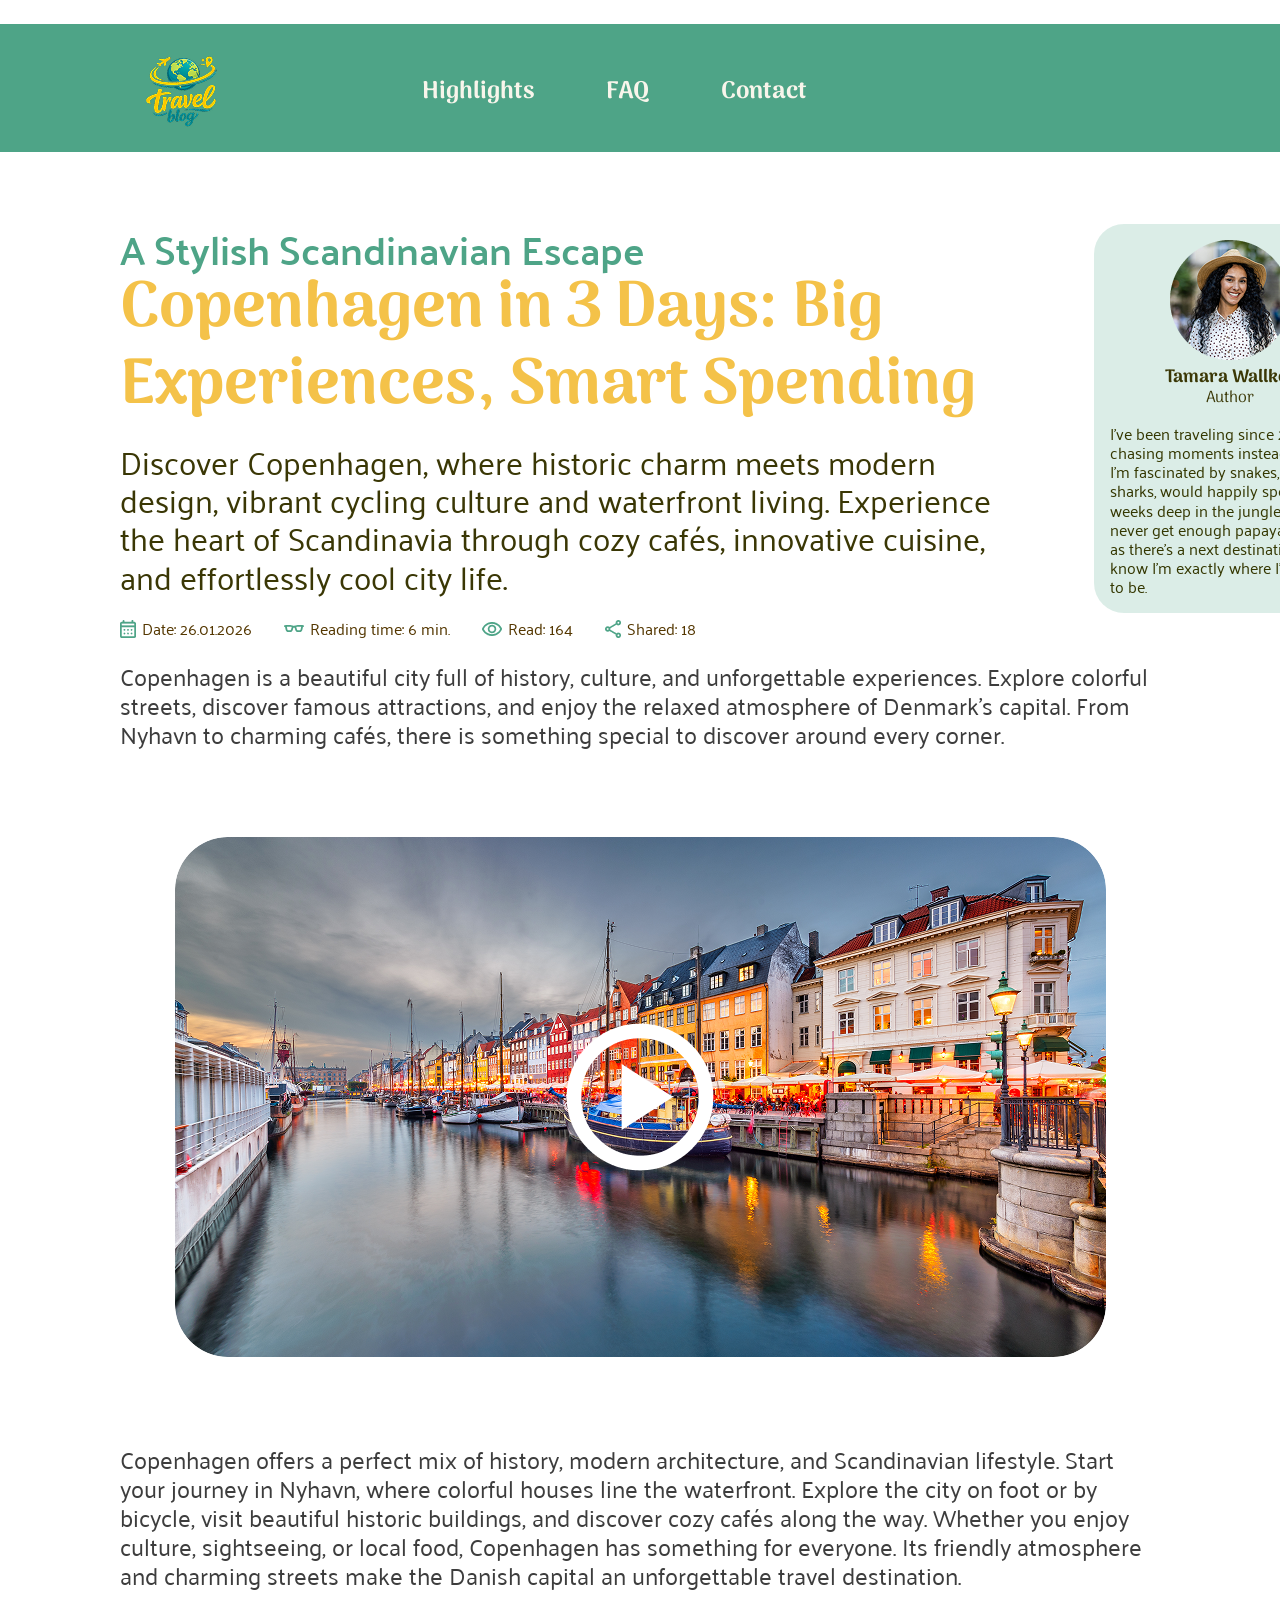
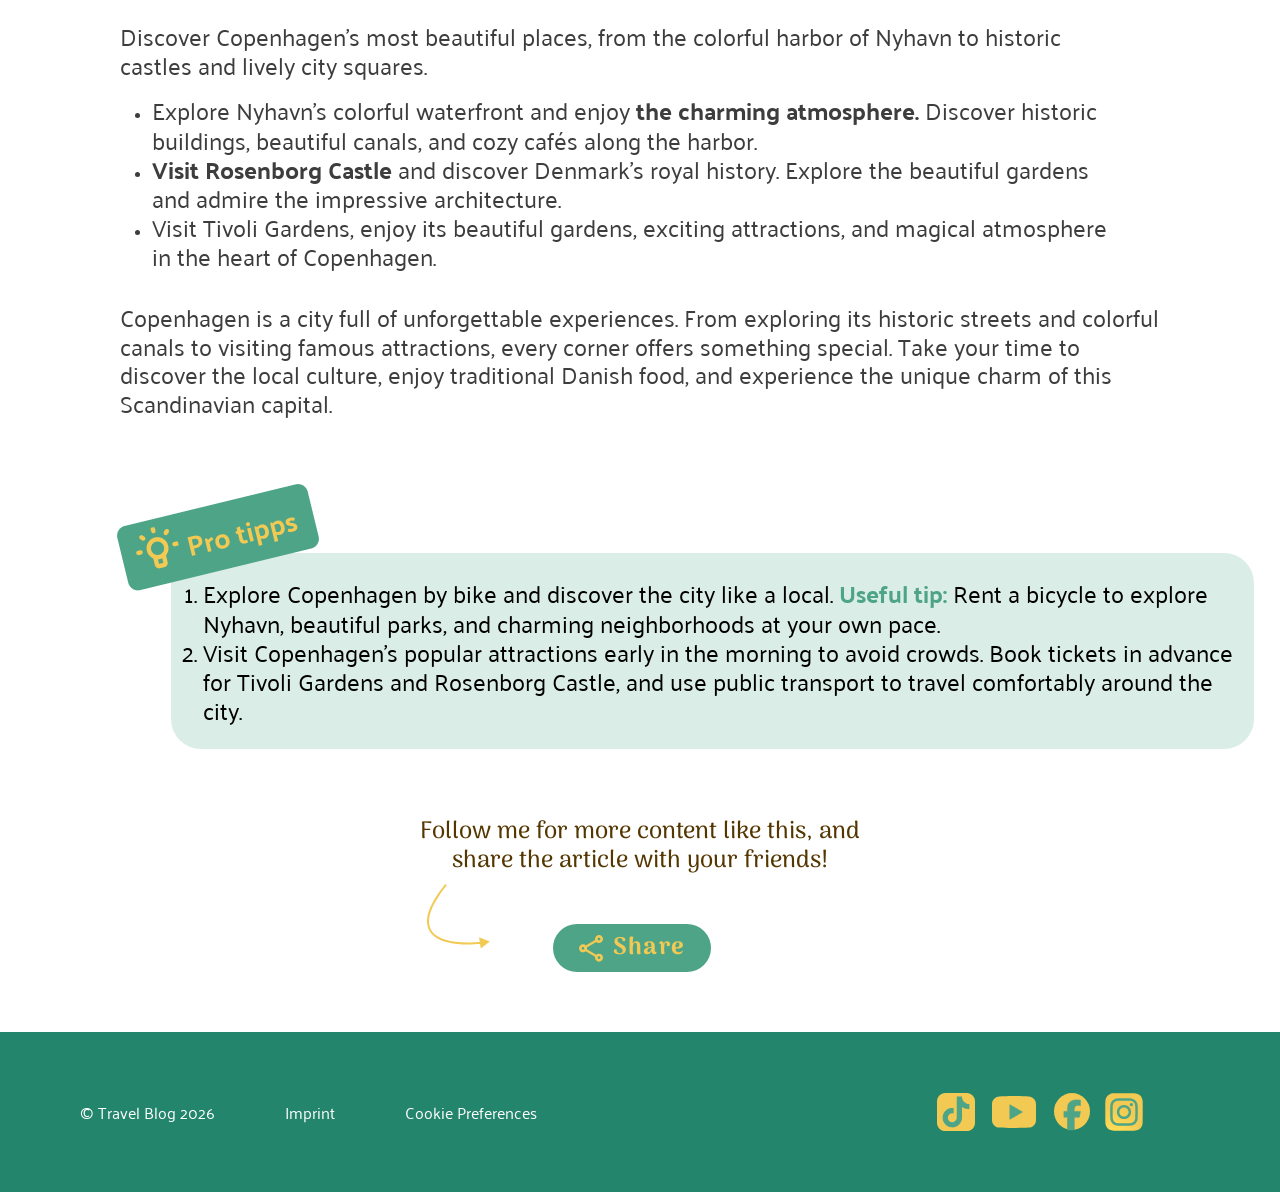
==== copenhagen.html @ 967c5764 "Update Travel Blog pages and images" ====
<!DOCTYPE html>
<html lang="en">
<head>
  <meta charset="UTF-8">
  <meta name="viewport" content="width=device-width, initial-scale=1.0">
  <title>Copenhagen | Travel Blog</title>
  <link rel="stylesheet" href="style.css">
</head>
<body>
<section class="second-page">
  <header class="header">
  <a href="index.html">
  <img class="logo" src="img/logo .png" alt="Travel Blog Logo">
</a>

  <nav class="navigation">
  <a href="index.html#highlights">Highlights</a>
  <a href="index.html#faq">FAQ</a>
  <a href="index.html#contact">Contact</a>
  </nav>
</header>
<main class="article-content">
  <section class="article-top">
  <div class="article-intro">
    <p class="article-subtitle">A Stylish Scandinavian Escape</p>

    <h1 class="article-title">
  Copenhagen in 3 Days: Big Experiences, Smart Spending
   </h1>
  <p class="article-description">
  Discover Copenhagen, where historic charm meets modern design, vibrant
  cycling culture and waterfront living. Experience the heart of Scandinavia
  through cozy cafés, innovative cuisine, and effortlessly cool city life.
</p>
<div class="article-meta">
 <span><img src="img/calendar-month.png" alt=""> Date: 26.01.2026</span>
 <span><img src="img/reading-glasses.svg" alt=""> Reading time: 6 min.</span>
  <span><img src="img/read-eye.png" alt=""> Read: 164</span>
 <span><img src="img/share-icon.png" alt=""> Shared: 18</span>
</div>
  </div>
  <aside class="author-card">
    <img class="author-image" src="img/author.png" alt="Tamara Wallker">
    <h3>Tamara Wallker</h3>
    <p class="author-role">Author</p>
    <p class="author-description">
  I’ve been traveling since 2017, chasing moments instead of plans.
  I’m fascinated by snakes, love sharks, would happily spend weeks deep
  in the jungle, and can never get enough papaya. As long as there’s a
  next destination, I know I’m exactly where I’m meant to be.
</p>

  </aside>
</section>
<p class="video-intro">
Copenhagen is a beautiful city full of history, culture, and unforgettable experiences. Explore colorful streets, discover famous attractions, and enjoy the relaxed atmosphere of Denmark's capital. From Nyhavn to charming cafés, there is something special to discover around every corner.
</p>

<a
  class="video-preview"
  href="https://www.youtube.com/watch?v=yHZlNfWuA7g"
  target="_blank"
  rel="noopener"
  aria-label="Kopenhagen-Video auf YouTube ansehen"
>
  <img src="img/Scandinavia.png" alt="Nyhavn in Kopenhagen">
</a>
<section class="article-body-text">
  <p class="article-text-first">
 Copenhagen offers a perfect mix of history, modern architecture, and Scandinavian lifestyle. Start your journey in Nyhavn, where colorful houses line the waterfront. Explore the city on foot or by bicycle, visit beautiful historic buildings, and discover cozy cafés along the way. Whether you enjoy culture, sightseeing, or local food, Copenhagen has something for everyone. Its friendly atmosphere and charming streets make the Danish capital an unforgettable travel destination.
</p>

 <div class="article-list-block">
  <p>
   Discover Copenhagen's most beautiful places, from the colorful harbor of Nyhavn to historic castles and lively city squares.
  </p>

  <ul>
  <li>
   Explore Nyhavn's colorful waterfront and enjoy
<strong>the charming atmosphere.</strong>
Discover historic buildings, beautiful canals,
and cozy cafés along the harbor.
  </li>

  <li>
    <strong>Visit Rosenborg Castle</strong> and discover
Denmark's royal history. Explore the beautiful
gardens and admire the impressive architecture.
  </li>

  <li>
    Visit Tivoli Gardens, enjoy its beautiful gardens, exciting attractions, and magical atmosphere in the heart of Copenhagen.
  </li>
</ul>
</div>
<p class="article-text-third">
 Copenhagen is a city full of unforgettable experiences. From exploring its historic streets and colorful canals to visiting famous attractions, every corner offers something special. Take your time to discover the local culture, enjoy traditional Danish food, and experience the unique charm of this Scandinavian capital.
</p>
</section>
<div class="pro-tips-group" aria-label="Pro-Tipps">
<img class="pro-tips-badge" src="img/pro-tips-label.png" alt="">
  <section class="pro-tips-frame">
    <ol class="pro-tips-text">
      <li>
       Explore Copenhagen by bike and discover the city like a local.
       <strong>Useful tip:</strong>
      Rent a bicycle to explore Nyhavn, beautiful parks,
      and charming neighborhoods at your own pace.
      </li>
      <li>
       Visit Copenhagen's popular attractions early in the morning
       to avoid crowds. Book tickets in advance for Tivoli Gardens
       and Rosenborg Castle, and use public transport to travel
       comfortably around the city.
      </li>
    </ol>
  </section>
</div>
<section class="share-section">
  <p class="follow-me-text">
    Follow me for more content like this, and
    share the article with your friends!
  </p>

  <div class="share-actions">
    <img class="share-arrow" src="img/share-arrow.svg" alt="">

 <a class="share-button" href="#">
  <img class="share-icon" src="img/share-icon/share-icon.svg" alt="" aria-hidden="true">
  <span>Share</span>
</a>
  </div>
</section>
<footer class="article-footer">
  <div class="footer-left">
  <a href="#">Imprint</a>
<a href="#">Cookie Preferences</a>
<span>© Travel Blog 2026</span>
  </div>

  <div class="footer-socials">
    <a href="#" aria-label="TikTok">
      <img src="img/tiktok.svg" alt="">
    </a>

    <a href="#" aria-label="YouTube">
      <img src="img/youtube.svg" alt="">
    </a>

    <a href="#" aria-label="Facebook">
      <img src="img/facebook.svg" alt="">
    </a>

    <a href="#" aria-label="Instagram">
      <img src="img/Instagram.svg" alt="">
    </a>
  </div>
</footer>
</main>
<nav class="mobile-menu article-mobile-menu" aria-label="Artikel-Navigation">
    <div class="mobile-menu-icons">
        <a href="#" aria-label="Home">
            <img src="img/home.svg" alt="">
        </a>
        <a href="#" aria-label="Rocket Launch">
            <img src="img/rocket-launch.svg" alt="">
        </a>
        <a href="#" aria-label="Live Help">
            <img src="img/share-icon/live-help.svg" alt="">
        </a>
        <a href="#" aria-label="Person Pin">
            <img src="img/person-pin.svg" alt="">
        </a>
    </div>
</nav>
</section>
</body>
</html>
---- style.css ----
@import url('https://fonts.googleapis.com/css2?family=Palanquin:wght@400;600&family=Palanquin+Dark:wght@600&display=swap');
@import url('https://fonts.googleapis.com/css2?family=Arima:wght@700&display=swap');
  *{
  box-sizing: border-box;
}

body {
  margin: 0;
  font-family: Arial, sans-serif;
}

.header {
  width: 100%;
  height: 128px;
  padding: 0 120px;

  display: flex;
  align-items: center;
  gap: 102px;

  background-color: #4EA487;
}

.logo {
  width: 72px;
  height: 72px;
  object-fit: contain;
}
.navigation {
  display: flex;
  align-items: center;
  gap: 72px;
}

.navigation a {
  color: white;
  text-decoration: none;
  font-family: Georgia, serif;
  font-size: 18px;
  font-weight: 600;
}
.navigation a:nth-child(2) {
  color: #F8F5E8;
  font-family: "Arima", serif;
  font-size: 24px;
  font-weight: 700;
  line-height: 0.8;
  letter-spacing: 0;
}
.navigation a:nth-child(3) {
  color: #F8F5E8;
  font-family: "Arima", serif;
  font-size: 24px;
  font-weight: 700;
  line-height: 0.8;
  letter-spacing: 0;
}
.navigation a:first-child {
  color: #F8F5E8;
  font-family: "Arima", serif;
  font-size: 24px;
  font-weight: 700;
  line-height: 0.8;
  letter-spacing: 0;
}
.header .navigation a:hover,
.header .navigation a:focus,
.header .navigation a:active {
  color: #f1ca3a;
  text-decoration: none;
}
@media (min-width: 901px) {
  .hero {
    width: 100%;
    max-width: none;
    height: 547px;
    margin: 0 auto;
    overflow: hidden;
    background-color: #F1C953;
  }

  .hero img {
    display: block;
    width: 100%;
    height: 100%;
    object-fit: cover;
    object-position: center;
  }
}
.highlights {
  display: flex;
  flex-direction: column;
  align-items: center;
  gap: 88px;
  padding: 65px 20px 45px;
  text-align: center;
  background-color: white;
}
.highlights-intro {
  display: flex;
  flex-direction: column;
  align-items: center;
  gap: 24px;
  width: 979px;
  max-width: 100%;
}

.highlights-title {
  display: flex;
  align-items: center;
  justify-content: center;
  gap: 8px;
  margin: 0 ;
}

 .highlights-title span{
  width: 244px;
  height: 56px;
  font-family: "Arima", sans-serif;
  font-size: 52px;
  font-weight: 700;
  line-height: 120%;
  color: #4ea487;
}

.highlight-icon {
  width: 48px;
  height: 48px;
  object-fit: contain;
}

.highlights-text {
  width: 300px;
  height: auto;
  object-fit: contain;
}
.highlights-description {
    width: 979px;
    height: 59px;
    max-width:100%;
    margin: 0 auto;
    font-family: "Palanquin", sans-serif;
    font-size: 24px;
    font-weight: 500;
    line-height: 110%;
    letter-spacing: 0;
    text-align: center;
    color: #543700;
}
.carousel {
    position: relative;
    width: 1200px;
    max-width: calc(100% - 40px);
    aspect-ratio: 1200/533;
    height: auto;
    margin:auto 0;
    overflow: hidden;
    border-radius: 0 100px 0 0;
}

.carousel-image {
    display: block;
    width: 100%;
    height: 100%;
    object-fit: cover;
}

.carousel-content {
  position: absolute;
  top: 54px;
  left: 38px;
  width: 868px;
  height: 229;
  border: 1px solid rgba(255, 255, 255, 0.7);
  padding: 16px 24px;
  box-sizing: border-box;

  display: flex;
  flex-direction: column;
  gap: 8px;

  text-align: left;
  color: #ffffff;
  background-color: rgba(255, 255, 255, 0.1);
}
.carousel-slide:first-child .carousel-content {
  width: 881px;
  max-width: calc(100% - 88px);
}
.carousel-slide:first-child .carousel-content {
  left: 38px;
}
.carousel-slide:first-child .carousel-content p {
  font-family: "Palanquin", sans-serif ;
  font-weight:400;
  width: 820px;
  font-size: 28px;
  line-height: 1.1;
}
.carousel-slide:first-child .carousel-content h3 {
  width: 833px;
}
.carousel-content h3 {
  width: 820px;
  margin: 0;
  font-family: "Palanquin Dark", sans-serif;
  font-size: 48px;
  font-weight: 600;
  line-height: 1;
  letter-spacing: 0;
  color: #ffffff;
}

.carousel-content p {
  margin: 0;
  font-family: "Palanquin", sans-serif;
  font-size: 28px;
  font-weight: 400;
  line-height: 1.1;
}

.carousel-content {
  background-color: rgba(255, 255, 255, 0.1);
  backdrop-filter: blur(8px);
}

.carousel-dots {
    position: absolute;
    left: 50%;
    bottom: 28px;
    display: flex;
    gap: 18px;
    transform: translateX(-50%);
}

.dot {
    width: 18px;
    height: 18px;
    border-radius: 50%;
    background-color: white;
    opacity: 0.7;
}

.dot.active {
    opacity: 1;
}
.carousel .carousel-dots {
    position: absolute !important;
    top: auto !important;
    right: auto !important;
    bottom: 28px !important;
    left: 50% !important;
    display: flex !important;
    gap: 18px;
    transform: translateX(-50%) !important;
    z-index: 5;
}
.carousel-slide {
  display: none;
  width: 100%;
  height: 100%;
}

.carousel-slide.active {
  display: block;
}
.carousel > input[type="radio"] {
  position: absolute;
  opacity: 0;
  pointer-events: auto;
}
#slide-1:checked ~ .carousel-slides .carousel-slide:nth-child(1),
#slide-2:checked ~ .carousel-slides .carousel-slide:nth-child(2),
#slide-3:checked ~ .carousel-slides .carousel-slide:nth-child(3),
#slide-4:checked ~ .carousel-slides .carousel-slide:nth-child(4) {
  display: block !important;
}
.carousel-dots {
  z-index: 9999 !important;
  pointer-events: auto !important;
}

.carousel-dots .dot {
  pointer-events: auto !important;
  cursor: pointer;
}
.carousel.carousel-dots {
  display: none !important;
}

.carousel > input[type="radio"] {
  position: absolute;
  bottom: 44px;
  width: 28px;
  height: 28px;
  opacity: 1;
  pointer-events: auto;
  z-index: 9999;
  cursor: pointer;
  appearance: none;
  border: none;
  border-radius: 50%;
  background-color: white;
}

/* Punkte zentrieren – abhängig davon, welcher Punkt aktiv ist */
.carousel:has(#slide-1:checked) #slide-1 { left: calc(50% - 95px); }
.carousel:has(#slide-1:checked) #slide-2 { left: calc(50% - 33px); }
.carousel:has(#slide-1:checked) #slide-3 { left: calc(50% + 17px); }
.carousel:has(#slide-1:checked) #slide-4 { left: calc(50% + 67px); }

.carousel:has(#slide-2:checked) #slide-1 { left: calc(50% - 95px); }
.carousel:has(#slide-2:checked) #slide-2 { left: calc(50% - 45px); }
.carousel:has(#slide-2:checked) #slide-3 { left: calc(50% + 17px); }
.carousel:has(#slide-2:checked) #slide-4 { left: calc(50% + 67px); }

.carousel:has(#slide-3:checked) #slide-1 { left: calc(50% - 95px); }
.carousel:has(#slide-3:checked) #slide-2 { left: calc(50% - 45px); }
.carousel:has(#slide-3:checked) #slide-3 { left: calc(50% + 5px); }
.carousel:has(#slide-3:checked) #slide-4 { left: calc(50% + 67px); }

.carousel:has(#slide-4:checked) #slide-1 { left: calc(50% - 95px); }
.carousel:has(#slide-4:checked) #slide-2 { left: calc(50% - 45px); }
.carousel:has(#slide-4:checked) #slide-3 { left: calc(50% + 5px); }
.carousel:has(#slide-4:checked) #slide-4 { left: calc(50% + 55px); }

.carousel .carousel-slides .carousel-slide {
  display: none !important;
}

#slide-1:checked ~ .carousel-slides > .carousel-slide:nth-child(1),
#slide-2:checked ~ .carousel-slides > .carousel-slide:nth-child(2),
#slide-3:checked ~ .carousel-slides > .carousel-slide:nth-child(3),
#slide-4:checked ~ .carousel-slides > .carousel-slide:nth-child(4) {
  display: block !important;
}
.carousel > input[type="radio"]:checked {
  width: 40px;
  height: 28px;
  border-radius: 8px;
  background-color: #e5b82e;
  box-shadow: none;
}
.carousel-slide:nth-child(2) .carousel-content h3 {
  width: 820px;
  font-family: "Palanquin Dark", sans-serif;
  font-size: 48px;
  font-weight: 600;
  line-height: 1;
  letter-spacing: 0;
  color: #ffffff;
}
#slide-2:checked ~ .carousel-slides .carousel-slide:nth-child(2) .carousel-content p {
  width: 820px;
  font-size: 28px;
  line-height: 1.1;
}
#slide-2:checked ~ .carousel-slides .carousel-slide:nth-child(2) .carousel-content p {
  margin: 0;
  width: 820px;
  font-family: "Palanquin", sans-serif;
  font-size: 28px;
  font-weight: 400;
  line-height: 1.1;
  letter-spacing: 0;
}
#slide-2:checked ~ .carousel-slides .carousel-slide:nth-child(2) .carousel-content {
  top: 54px;
  left: 44px;
  width: 868px;
  height: 198px;
  box-sizing: border-box;
}
#slide-3:checked ~ .carousel-slides .carousel-slide:nth-child(3) .carousel-content h3 {
  width: 820px;
  font-family: "Palanquin Dark", sans-serif;
  font-size: 48px;
  font-weight: 600;
  line-height: 1;
  letter-spacing: 0;
  color: #ffffff;
}
#slide-3:checked ~ .carousel-slides .carousel-slide:nth-child(3) .carousel-content p {
  width: 820px;
  font-family: "Palanquin", sans-serif;
  font-size: 28px;
  font-weight: 400;
  line-height: 1.1;
  letter-spacing: 0;
}
#slide-4:checked ~ .carousel-slides .carousel-slide:nth-child(4) .carousel-content h3 {
  width: 820px;
  font-family: "Palanquin Dark", sans-serif;
  font-size: 48px;
  font-weight: 600;
  line-height: 1.2;
  letter-spacing: 0;
}
#slide-4:checked ~ .carousel-slides .carousel-slide:nth-child(4) .carousel-content p {
  width: 820px;
  font-family: "Palanquin", sans-serif;
  font-size: 28px;
  font-weight: 400;
  line-height: 1.1;
  letter-spacing: 0;
}
@media (min-width: 801px) {
  #slide-4:checked ~ .carousel-slides
  .carousel-slide:nth-child(4) .carousel-content {
    top: 53px;
    left: 44px;
  }
}
.carousel-dots .dot {
  width: 28px;
  height: 28px;
  opacity: 1;
  flex-shrink: 0;
}

.carousel-dots .dot.active {
  width: 40px;
  height: 28px;
  border-radius: 14px;
}
.faq-section {
  width: 90%;
  max-width: 1200px;
  margin: 60px auto 70px;
}

.faq-section h2 {
  margin: 0 0 24px;
  color: #4EA487;
  font-family: "Arima", cursive;
  font-size: 52px;
  font-weight: 700;
  line-height: 1.2;
  text-align: center;
}
.faq-section h2 img {
  width: 48px;
  height: 48px;
}

.faq-section details {
  margin: 8px 0;
  overflow: hidden;
  background-color: #F1C953;
  border-radius: 12px;
}

.faq-section summary {
  display: flex;
  justify-content: space-between;
  align-items: center;
  padding: 16px 14px;
  cursor: pointer;
  list-style: none;

  font-family: "Palanquin", sans-serif;
  font-size: 24px;
  font-weight: 700;
  line-height: 1.2;
  letter-spacing: 0;
  color: #543700;
}

.faq-section summary::-webkit-details-marker {
  display: none;
}

.faq-section summary::after {
  content: "⌄";
}

.faq-section details[open] summary::after {
  content: "⌃";
}

.faq-section details p {
  margin: 0;
  padding: 12px 14px;
  background-color: white;
}
.faq-section {
  width: 100%;
  max-width: 1200px;
  margin: 60px auto 70px;
}

.faq-section details {
  margin: 0 0 8px;
  background-color: #F1C953;
  border-radius: 12px;
}

.faq-section summary {
  padding: 16px 14px;
}
.faq-section h2 {
  display: flex;
  align-items: center;
  justify-content: center;
  gap: 8px;
}

.faq-section h2 img {
  width: 48px;
  height: 48px;
  object-fit: contain;
}
.faq-section details {
  min-height: 61px;
  box-sizing: border-box;
  margin-bottom: 8px;
}

.faq-section summary {
  min-height: 61px;
  box-sizing: border-box;
  padding: 16px 14px;
  font-size: 16px;
  line-height: 1.2;
}
.contact-section {
  width: calc(100% - 48px);
  max-width: 1100px;
  margin: 70px auto 80px;
  text-align: center;
  color: #444;
  display: flex;
  flex-direction: column;
  gap: 56px;
}

.contact-section h2 {
  margin: 0 0 12px;
  color: #4EA487;
  font-family: "Arima", cursive;
  font-size: 52px;
  font-weight: 700;
  line-height: 1.2;
  letter-spacing: 0;
}
.contact-section h2 img {
  width: 48px;
  height: 48px;
}

.contact-section > p {
  width: 100%;
  max-width: 970px;
  margin: 0 auto 12px;
  font-family: "Palanquin", sans-serif;
  font-size: 24px;
  font-weight: 500;
  line-height: 1.1;
  letter-spacing: 0;
  color: #543700;
  text-align: center;
}

.contact-section form {
  max-width: 100%px;
  margin: 0 auto;
  display: flex;
  flex-direction: column;
  gap: 24px;
}

.contact-fields {
  display: grid;
  grid-template-columns: 1fr 1fr;
  gap: 32px;
}

.contact-section form > label,
.contact-fields label {
  text-align: left;
  font-size: 14px;
}

.contact-section input[type="text"],
.contact-section input[type="email"],
.contact-section textarea {
  display: block;
  width: 100%;
  box-sizing: border-box;
  margin-top: 8px;
  padding: 8px 0;
  border: 0;
  border-bottom: 1px solid #999;
  background: transparent;
  font: inherit;
}

.contact-section textarea {
  min-height: 60px;
  resize: none;
}

.contact-section .consent {
  display: flex;
  justify-content: center;
  align-items: center;
  gap: 8px;
  font-family: "Palanquin", sans-serif;
  font-size: 15px;
  font-weight: 400;
  line-height: 1.2;
  letter-spacing: 0;
  color: #543700;
  text-align: center;
}
.contact-section .privacy-policy {
  color: #4EA487;
}

.contact-section button {
  align-self: center;
  width: 139px;
  height: 48px;
  box-sizing: border-box;
  padding: 10px 24px;
  border: 1px solid rgba(48, 48, 48, 0.5);
  border-radius: 40px;
  background: white;
  font-family: "Arima", cursive;
  font-size: 24px;
  font-weight: 700;
  line-height: 1.2;
  letter-spacing: 0;
  color: #543700;
  cursor: pointer;
}
.contact-section button:hover{
  background-color:#F1C953;
}

@media (max-width: 600px) {
  .contact-fields {
    grid-template-columns: 1fr;
    gap: 20px;
  }
}
.contact-section h2 {
  display: flex;
  align-items: center;
  justify-content: center;
  gap: 8px;
}

.contact-section h2 img {
  width: 48px;
  height: 48px;
  object-fit: contain;
}
.contact-section {
  width: calc(100% - 48px);
  max-width: 1100px;
  margin: 70px auto 80px;
  color: #444;
}

.contact-intro {
  display: flex;
  flex-direction: column;
  align-items: center;
  gap: 24px;
  text-align: center;
}

.contact-section h2 {
  display: flex;
  align-items: center;
  justify-content: center;
  gap: 8px;
  margin: 0;
  color: #4EA487;
  font-family: "Arima", serif;
  font-size: 52px;
  font-weight: 700;
  line-height: 1.2;
}

.contact-section h2 img {
  width: 48px;
  height: 48px;
  object-fit: contain;
}

.contact-intro p {
  margin: 0;
  font-family: "Palanquin", sans-serif;
  font-size: 24px;
  font-weight: 500;
  line-height: 1.1;
  letter-spacing: 0;
  color: #54370D;
  text-align: center;
}

.contact-section form {
  width: 100%;
  margin: 0;
  display: flex;
  flex-direction: column;
  gap: 56px;
}

.input-fields {
  display: flex;
  flex-direction: column;
  gap: 64px;
}

.contact-fields {
  display: grid;
  grid-template-columns: 1fr 1fr;
  gap: 32px;
  height: 94px;
}

.contact-fields label,
.message-field {
  display: flex;
  flex-direction: column;
  justify-content: space-between;
  font-family: "Palanquin", sans-serif;
  font-size: 24px;
  font-weight: 500;
  line-height: 1.2;
  letter-spacing: 0;
  color: #543700;
  text-align: left;
}

.contact-section input[type="text"],
.contact-section input[type="email"] {
  display: block;
  width: 100%;
  box-sizing: border-box;
  margin-top: auto;
  padding: 8px 0;
  border: 0;
  border-bottom: 1px solid #999;
  background: transparent;
  font: inherit;
}

.message-field {
  height: 94px;
}

.contact-section textarea {
  display: block;
  width: 100%;
  height: 60px;
  box-sizing: border-box;
  margin-top: auto;
  padding: 8px 0;
  border: 0;
  border-bottom: 1px solid #543700;
  background: transparent;
  font: inherit;
  resize: none;
}

.contact-actions {
  width: min(539px, 100%);
  height: 129px;
  margin: 0 auto;
  display: flex;
  flex-direction: column;
  align-items: center;
  justify-content: space-between;
}

.contact-section .consent {
  display: flex;
  justify-content: center;
  align-items: center;
  gap: 8px;
  font-size: 12px;
}

.contact-section button {
  width: 139px;
  height: 48px;
  padding: 0;
  border: 1px solid #ccc;
  border-radius: 24px;
  background: white;
  color: #4EA487;
  cursor: pointer;
}

@media (max-width: 600px) {
  .contact-fields {
    grid-template-columns: 1fr;
    height: auto;
    gap: 24px;
  }

  .contact-fields label {
    min-height: 94px;
  }

  .contact-section h2 {
    font-size: 36px;
  }
}
.site-footer {
  width: 100%;
  height: 152px;
  padding: 60px 120px;
  box-sizing: border-box;
  background-color: #4EA487;
}

.footer-inner {
  width: 100%;
  height: 32px;
  margin: 0 auto;
  display: flex;
  align-items: center;
  justify-content: space-between;
  gap: 10px;
}

.footer-copyright,
.footer-links,
.footer-socials {
  display: flex;
  align-items: center;
  width: 180px;
height: 24px;
font-family: "Palanquin", sans-serif;
font-size: 18px;
font-weight: 400;
line-height: 1.2;
margin-right: 72px;
}
.footer-socials {
  width: 188px;
  height: 32px;
  gap: 16px;
}

.footer-copyright {
  gap: 4px;
  color: white;
  white-space: nowrap;
}

.copyright-icon {
  width: 24px;
  height: 24px;
  object-fit: contain;
}

.footer-links {
  gap: 72px;
}

.footer-links a {
  color: white;
  text-decoration: none;
  white-space: nowrap;
  font-family: "Palanquin", sans-serif;
font-size: 16px;
font-weight: 400;
line-height: 1.2;
}

.footer-socials {
  gap: 16px;
  margin-left: auto;
}

.footer-socials a {
  width: 32px;
  height: 32px;
  display: flex;
  align-items: center;
  justify-content: center;
}

.footer-socials img {
  width: 32px;
  height: 32px;
  object-fit: contain;
}

.footer-socials a[aria-label="YouTube"],
.footer-socials a[aria-label="YouTube"] img {
  width: 44px;
  height: 32px;
}

@media (max-width: 800px) {
  .site-footer {
    height: auto;
    padding: 30px 24px;
  }

  .footer-inner {
    height: auto;
    flex-wrap: wrap;
    justify-content: flex-start;
    gap: 16px 24px;
  }

  .footer-links {
    gap: 20px;
  }
}

.header {
  box-sizing: border-box;
  width: 100%;
  height: 128px;
  padding: 32px 0 24px 146px;

  display: flex;
  align-items: center;

  background-color: #4EA487;
}

.header .logo {
  display: block;
  flex: 0 0 72px;
  width: 72px;
  height: 72px;
  object-fit: contain;
}

.header .navigation {
  display: flex;
  align-items: center;
  justify-content: space-between;

  flex: 0 0 384px;
  width: 384px;
  height: 22px;
  margin-left: 102px;
}

.header .navigation a {
  color: #F8F5EB;
  font-family: "Arima", cursive;
  font-size: 24px;
  font-weight: 700;
  line-height: 0.8;
  letter-spacing: 0;
  text-decoration: none;
}

/* Damit der Header auch auf schmalen Fenstern nicht überläuft */
@media (max-width: 800px) {
  .header {
    height: auto;
    min-height: 128px;
    padding: 24px;
    gap: 32px;
    flex-wrap: wrap;
  }

  .header .navigation {
    flex: 1 1 260px;
    width: auto;
    margin-left: 0;
    gap: 16px;
  }
}
.carousel-slide:nth-child(2) .carousel-content {
  left: 44px;
  width: 868px;
  max-width: calc(100% - 88px);
}

.carousel-slide:nth-child(2) .carousel-content p {
  margin: 0;
  font-family: "Palanquin", sans-serif;
  font-weight: 400;
  width: 820px;
  max-width: 100%;
  font-size: 28px;
  line-height: 1.1;

}
.carousel-slide:first-child .carousel-image {
  object-position: 35% bottom;
}
.navigation a:hover {
  color: red;
  text-decoration: underline;
}
.footer-socials {
  position: relative;
  z-index: 10;
}

.footer-socials a {
  pointer-events: auto;
  cursor: pointer;
}
.site-footer {
  position: relative;
  z-index: 100;
}
.second-page {
  width: 100%;
  margin-top: 24px;
}
.article-content {
  width: calc(100% - 240px);
  max-width: 1200px;
  margin: 0 auto;
  padding-top: 72px;
}
.article-top {
  display: flex;
  justify-content: space-between;
  align-items: flex-start;
  gap: 72px;
}

.article-intro {
  width: 902px;
}

.author-card {
  width: 272px;
  height: 389px;
  flex-shrink: 0;
  padding: 16px;
  box-sizing: border-box;
  background-color: rgba(78, 164, 135, 0.2);
  border-radius: 30px;
  text-align: center;
  font-family: "Palanquin", sans-serif;
  color: #3A3705;
}
.author-card h3 {
  width: 205px;
  margin: 0 auto;
  font-family: "Arima", serif;
  font-size: 18px;
  font-weight: 700;

  line-height: 120%;
  text-align: center;
}

.author-role {
  width: 205px;
  margin: 0 auto;
  font-family: "Arima", serif;
  font-size: 16px;
  font-weight: 400;
  line-height: 120%;
  text-align: center;
}

.author-description {
  width: 240px;
  height: 179px;
  margin: 16px 0 0;
  font-family: "Palanquin", sans-serif;
  font-size: 16px;
  font-weight: 400;
  line-height: 120%;
  letter-spacing: 0;
  color: #343700;
  text-align: left;
}
.article-subtitle {
  width: 608px;
  margin: 0;
  font-family: "Palanquin", sans-serif;
  font-size: 40px;
  font-weight: 600;
  line-height: 120%;
  letter-spacing: 0;
  color: #4EA487;
}
.article-title {
  width: 902px;
  margin: 0;
  font-family: "Arima", serif;
  font-size: 64px;
  font-weight: 700;
  line-height: 120%;
  letter-spacing: 0;
  color: #F4C249;
}
.article-description {
  width: 902px;
  margin: 16px 0 0;
  font-family: "Palanquin", sans-serif;
  font-size: 32px;
  font-weight: 400;
  line-height: 120%;
  letter-spacing: 0;
  color: #3A3705;
}
.article-meta {
  display: flex;
  align-items: center;
  gap: 32px;
  margin-top: 24px;
  font-family: "Palanquin", sans-serif;
  font-size: 16px;
  font-weight: 400;
  line-height: 120%;
  letter-spacing: 0;
  color: #543700;
}

.article-meta span {
  display: flex;
  align-items: center;
  gap: 6px;
  white-space: nowrap;
}

.article-meta i {
  display: inline-flex;
  align-items: center;
  justify-content: center;
  flex-shrink: 0;
  color: #4EA487;
}

.article-meta .bi-calendar3 {
  width: 16px;
  height: 18px;
  font-size: 16px;
}

.article-meta .bi-eyeglasses {
  width: 20px;
  height: 7px;
  font-size: 20px;
}

.article-meta .bi-eye {
  width: 20px;
  height: 14px;
  font-size: 20px;
}

.article-meta .bi-share {
  width: 18px;
  height: 18px;
  font-size: 18px;
}



.destinations-gallery {
  position: relative;
  width: 1300px;
  height: 400px;
  margin: 0 auto;
  overflow: visible;
}

.destinations-gallery input {
  display: none;
}

.destinations-gallery label {
  position: absolute;
  top: 0;
  width: 300px;
  height: 400px;
  cursor: pointer;

  transition:
    left 0.45s ease,
    transform 0.45s ease,
    box-shadow 0.45s ease;
}

.destinations-gallery img {
  display: block;
  width: 300px;
  height: 400px;
  object-fit: cover;
  border-radius: 30px;
  box-shadow: 0 8px 18px rgba(84, 55, 0, 0.18);
}
.destinations-gallery label[for="beach-1"] {
  z-index: 1;
}

.destinations-gallery label[for="beach-2"] {
  z-index: 2;
}

.destinations-gallery label[for="beach-3"] {
  z-index: 3;
}

.destinations-gallery label[for="beach-4"] {
  z-index: 4;
}

.destinations-gallery label[for="beach-5"] {
  z-index: 5;
}
/* Bild 1 ist aktiv */

#beach-1:checked ~ label[for="beach-1"] {
  left: 90px;
}

#beach-1:checked ~ label[for="beach-2"] {
  left: 430px;
}

#beach-1:checked ~ label[for="beach-3"] {
  left: 590px;
}

#beach-1:checked ~ label[for="beach-4"] {
  left: 750px;
}

#beach-1:checked ~ label[for="beach-5"] {
  left: 910px;
}
/* Bild 2 ist aktiv */

#beach-2:checked ~ label[for="beach-1"] {
  left: 0;
}

#beach-2:checked ~ label[for="beach-2"] {
  left: 340px;
}

#beach-2:checked ~ label[for="beach-3"] {
  left: 680px;
}

#beach-2:checked ~ label[for="beach-4"] {
  left: 840px;
}

#beach-2:checked ~ label[for="beach-5"] {
  left: 1000px;
}
/* Bild 3 ist aktiv */

#beach-3:checked ~ label[for="beach-1"] {
  left: 0;
}

#beach-3:checked ~ label[for="beach-2"] {
  left: 160px;
}

#beach-3:checked ~ label[for="beach-3"] {
  left: 500px;
}

#beach-3:checked ~ label[for="beach-4"] {
  left: 840px;
}

#beach-3:checked ~ label[for="beach-5"] {
  left: 1000px;
}
/* Bild 4 ist aktiv */

#beach-4:checked ~ label[for="beach-1"] {
  left: 0;
}

#beach-4:checked ~ label[for="beach-2"] {
  left: 160px;
}

#beach-4:checked ~ label[for="beach-3"] {
  left: 320px;
}

#beach-4:checked ~ label[for="beach-4"] {
  left: 660px;
}

#beach-4:checked ~ label[for="beach-5"] {
  left: 1000px;
}
/* Bild 5 ist aktiv */

#beach-5:checked ~ label[for="beach-1"] {
  left: 90px;
}

#beach-5:checked ~ label[for="beach-2"] {
  left: 250px;
}

#beach-5:checked ~ label[for="beach-3"] {
  left: 410px;
}

#beach-5:checked ~ label[for="beach-4"] {
  left: 570px;
}

#beach-5:checked ~ label[for="beach-5"] {
  left: 910px;
}
/* Angeklicktes Bild immer nach vorne */

#beach-1:checked ~ label[for="beach-1"],
#beach-2:checked ~ label[for="beach-2"],
#beach-3:checked ~ label[for="beach-3"],
#beach-4:checked ~ label[for="beach-4"],
#beach-5:checked ~ label[for="beach-5"] {
  z-index: 20;
}
.copenhagen-video {
  position: relative;
  left: calc(50% + 140px);
  transform: translateX(-50%);
  width: 931px;
  height: 520px;
  margin-top: 137px;
  margin-bottom: 137px;
}

.copenhagen-video img {
  display: block;
  width: 931px;
  height: 520px;
  object-fit: cover;
  border-radius: 53px;
}
.video-intro {
  width: 1200px;
  height: 87px;
  font-family: "Palanquin", sans-serif;
  font-size: 24px;
  font-weight: 400;
  font-style: normal;
  line-height: 120%;
  letter-spacing: 0;
  color: #3D3D3D;
  margin-bottom: 88px;
}
.article-body-text {
  width: 1201px;
  max-width: 100%;
  margin: 32px auto 0;
  display: flex;
  flex-direction: column;
  gap: 32px;

  font-family: "Palanquin", sans-serif;
  font-size: 24px;
  font-weight: 400;
  line-height: 120%;
  letter-spacing: 0;
  color: #3d3d3d;
}

.article-body-text p {
  margin: 0;
}

.article-text-first {
  width: 1201px;
  max-width: 100%;
  height: auto;
}
.article-text-third {
  width: 1201px;
  max-width: 100%;
  height: auto;
}

.article-list-block {
  width: 1000px;
  max-width: 100%;
  height: auto;

}

.article-list-block p {
  margin-bottom: 16px;
}

.article-list-block ul {
  margin: 0;
  padding-left: 32px;
}
.article-list-block li::marker {
  font-size: 12px;
}

.article-list-block strong {
  font-weight: 700;
}

.article-text-last {
  width: 1201px;
  max-width: 100%;
  height: auto;
}
.article-image {
  display: block;
  width: 936px;
  max-width: 100%;
  height: auto;
  margin: 32px auto 0;
}
/* Text oberhalb des Bildes */
.video-intro {
  width: 1200px;
  max-width: 100%;
  height: 87px;

  font-family: "Palanquin", sans-serif;
  font-size: 24px;
  font-weight: 400;
  font-style: normal;
  line-height: 120%;
  letter-spacing: 0;
  color: #3d3d3d;
}

/* Gemeinsame Schriftwerte unterhalb des Bildes */
.article-body-text {
  font-family: "Palanquin", sans-serif;
  font-size: 24px;
  font-weight: 400;
  font-style: normal;
  line-height: 120%;
  letter-spacing: 0;
  color: #3d3d3d;
}

/* Erster Text */
.article-text-first {
  width: 1201px;
  max-width: 100%;
  height: 145px;
}

/* Mittlerer Listenbereich */
.article-list-block {
  width: 1000px;
  max-width: 100%;
  height: auto;
}

/* Dunkle Textstellen */
.article-list-block strong {
  font-weight: 700;
}

/* Kleine Aufzählungspunkte */
.article-list-block li::marker {
  font-size: 12px;
}

/* Letzter Text */
.article-text-last {
  width: 1201px;
  max-width: 100%;
  height: 232px;
}
/* =========================
   PRO TIPPS
========================= */

.tips-section {
  position: relative;
  width: 1130px;
  height: 260.55px;
  margin: 0 auto;
}

.tips-label {
  position: absolute;
  top: -5.89px;
  z-index: 1;
}

.tips-box {
  position: absolute;
  left: 51px;
  top: 65.55px;
  width: 1083px;
}

.tips-badge-background {
    position: absolute;
    inset: 0;
    background-color: #4EA487;
    border-radius: 10px;
    transform-origin: center;
}

.tips-title {
    position: absolute;
    top: 19.55px;
    left: 67.91px;
    width: 113px;
    height: 34px;
    font-family: "Palanquin", sans-serif;
    font-size: 28px;
    font-weight: 700;
    line-height: 120%;
    letter-spacing: 0;
    white-space: nowrap;
    color: #F1C953;
    
}

.tips-bulb {
    position: absolute;
    top: 39.54px;
    left: 18.03px;
    width: 43.75px;
    height: 42.19px;
    fill: none;
    color:  #F1C953;
    stroke-width: 2.5;
    stroke-linecap: round;
    stroke-linejoin: round;
    
}



.tips-list {
  margin: 0;
  padding-left: 32px;
  font-family: "Palanquin", sans-serif;
  font-size: 24px;
  font-weight: 400;
  line-height: 120%;
  letter-spacing: 0;
  color: #3d3d3d;
}

.tips-list li + li {
  margin-top: 8px;
}

.tips-list a {
  color: #4ea487;
  font-weight: 700;
  text-decoration: none;
}


/* =========================
   SHARE-BEREICH
========================= */

.share-section {
  width: 650px;
  max-width: calc(100% - 40px);
  min-height: 0;
  margin: 70px auto 78px;
  text-align: center;
  font-family: "Palanquin", sans-serif;
}

.share-section p {
  width: 463px;
  max-width: 100%;
  height: 58px;
  margin: 0 auto;
  color: #543700;
  font-family: "Arima", cursive;
  font-size: 24px;
  font-weight: 500;
  line-height: 120%;
  letter-spacing: 0;
  text-align: center;
}

.share-actions {
  display: flex;
  justify-content: center;
  align-items: flex-end;
  gap: 35px;
  margin-top: 20px;
}


.share-button {
  width: 150px;
  height: 50px;
  display: inline-flex;
  align-items: center;
  justify-content: center;
  gap: 10px;
  margin-bottom: 2px;
  border-radius: 25px;
  background-color: #4ea487;
  color: #f1c933;
  font-family: "Palanquin", sans-serif;
  font-size: 24px;
  font-weight: 700;
  line-height: 120%;
  text-decoration: none;
}


/* =========================
   FOOTER
========================= */

.article-footer {
  width: 100vw;
  min-height: 160px;
  margin-left: calc(50% - 50vw);
  padding: 0 80px;
  display: flex;
  align-items: center;
  justify-content: space-between;
  background-color: #23856c;
  font-family: "Palanquin", sans-serif;
}

.footer-left {
  display: flex;
  align-items: center;
  gap: 70px;
}

.footer-left span,
.footer-left a {
  color: #ffffff;
  font-size: 16px;
  font-weight: 400;
  text-decoration: none;
}

.footer-socials {
  display: flex;
  align-items: center;
  gap: 20px;
}

.footer-socials a {
  display: flex;
  align-items: center;
  justify-content: center;
}

.footer-socials img {
  display: block;
  width: 38px;
  height: 38px;
  object-fit: contain;
}


/* =========================
   RESPONSIVE
========================= */

@media (max-width: 900px) {
  .tips-section {
    height: auto;
    margin-top: 80px;
  }

  .share-section p {
    font-size: 22px;
  }

  .article-footer {
    padding: 35px 25px;
    flex-direction: column;
    gap: 30px;
  }

  .footer-left {
    flex-direction: column;
    gap: 8px;
  }
}
.tips-icon {
    width: 50px;
    height: 50px;
    flex: 0 0 50px;
    color: #F1C953;
    position: absolute;
    top: 40.38px;
    left: 9.66px;
}
.tips-section {
  position: relative;
  width: 1083px;
  max-width: calc(100% - 40px);
  margin: 66.55px auto 0;
}

.tips-box-image {
  display: block;
  width: 100%;
  height: auto;
}

.tips-label-image {
  width: 195.92px;
  height: 66px;
  top: -5.89px;
  position: absolute;
  left: -40px;
  z-index: 1;
}
.pro-tips-group {
  position: relative;
  width: 1134px;
  height: 260.55px;
  margin-top: 70px;
}

.pro-tips-frame {
  position: absolute;
  left: 51px;
  top: 65.55px;
  box-sizing: border-box;
  width: 1083px;
  height: 196px;
  margin: 0;
  padding: 26px 16px 24px;
  border-radius: 30px;
  background-color: rgba(78, 164, 135, 0.2);
}

.pro-tips-text {
  box-sizing: border-box;
  width: 100%;
  margin: 0;
  padding-left: 16px;
  font-family: "Palanquin", sans-serif;
  font-size: 24px;
  font-weight: 400;
  line-height: 120%;
}

.pro-tips-text strong {
  color: #4EA487;
  font-weight: 700;
}
.pro-tips-badge {
  position: absolute;
  left: -5px;
  top: -5.89px;
  width: 206px;
  height: auto;
  z-index: 3;
}
.share-section > p {
  width: 463px;
  max-width: 100%;
  height: 58px;
  margin-left: auto;
  margin-right: auto;
  font-family: "Arima", serif;
  font-size: 24px;
  font-weight: 500;
  line-height: 1.2;
  color: #543700;
  text-align: center;
  font-size: 24px;
}
.share-actions {
  position: relative;
  display: block;
  width: 463px;
  max-width: 100%;
  height: 75px;
  margin: 0 auto;
}

.share-arrow {
  position: absolute;
  left: 15px;
  top: 0;
  width: 106.9px;
  height: 65.03px;
  object-fit: contain;
}

.share-button {
  position: absolute;
  left: 50%;
  top: 25px;
  transform: translateX(-50%);

  box-sizing: border-box;
  display: inline-flex;
  align-items: center;
  justify-content: center;
  gap: 8px;

  width: 158px;
  height: 48px;
  padding: 0 24px;
  margin: 0;

  border: 0;
  border-radius: 40px;
  background-color: #4EA487;

  color: #F1C953;
  text-decoration: none;
}
iframe.article-image {
  display: block;
  width: 931px;
  height: 520px;
  border: 0;
  border-radius: 53px;
}
.video-preview {
  position: relative;
  display: block;
  width: 931px;
  height: 520px;
  max-width: 100%;
  margin: 88px auto;
  overflow: hidden;
  border-radius: 53px;
}

.video-preview img {
  display: block;
  width: 100%;
  height: 100%;
  object-fit: cover;
}
/* SHARE-BEREICH */
.share-section {
  position: relative;
  box-sizing: border-box;
  width: 493px;
  max-width: calc(100% - 40px);
  height: 154px;
  margin: 70px auto 60px;
  padding: 0;
  display: flex;
  flex-direction: column;
  align-items: center;
  gap: 48px;
  text-align: center;
}

/* Überschrift: 463 × 58 px */
.share-section > p {
  box-sizing: border-box;
  width: 463px;
  max-width: 100%;
  height: 58px;
  margin: 0;
  color: #543700;
  font-family: "Arima", serif;
  font-size: 24px;
  font-weight: 500;
  line-height: 1.2;
  letter-spacing: 0;
  text-align: center;
}

/* Bereich für Pfeil und Button */
.share-actions {
  box-sizing: border-box;
  position: static;
  width: 463px;
  max-width: 100%;
  height: 48px;
  margin: 0;
  display: flex;
  justify-content: center;
  align-items: center;
}

/* Pfeil: 106,9 × 65,03 px; Position laut Figma-Foto */
.share-arrow {
  position: absolute;
  left: 12px;
  top: 66px;
  width: 106.9px;
  height: 65.03px;
  object-fit: contain;
}

.share-button {
  position: static;
  left: auto;
  top: auto;
  transform: translateX(-8px);

  box-sizing: border-box;
  flex: 0 0 158px;
  width: 158px;
  height: 48px;
  margin: 0;
  padding: 0 24px;

  display: inline-flex;
  flex-direction: row;
  justify-content: center;
  align-items: center;
  gap: 10px;

  border: 0;
  border-radius: 40px;
  background-color: #4EA487;
  color: #F1C953;
  text-decoration: none;

  font-family: "Arima", serif;
  font-size: 24px;
  font-weight: 700;
  line-height: 1.2;
  letter-spacing: 0.05em;
}
 @media (min-width:801px){
  .mobile-break {
  display: none;
}
  }
@media (max-width: 800px) {
  .header {
    height: 70px;
    min-height: 70px;
    padding: 5px 16px;
    gap: 0;
    flex-wrap: nowrap;
    justify-content: center;
  }

  .header .logo {
    flex: 0 0 56px;
    width: 56px;
    height: 56px;
  }

  .header .navigation {
    display: none;
  }
    .hero {
  height: auto;
}
.hero img{
  display:block;
  width:100%;
  height:auto;
}
  .highlights {
  gap: 32px;
}
.highlights-description {
  display: none;
}
.highlights-title span {
  width: 184px;
  height: 40px;
  font-size: 40px;
  line-height: 1.2;
}
.highlight-icon {
  width: 40px;
  height: 40px;
}
.highlights .carousel {
  width: 335px;
  max-width: 100%;
  height: 533px;
}
.highlights .carousel-dots {
  gap: 22px;
  bottom: 29px !important;
  z-index: 10 !important;
}

.highlights .carousel-dots .dot {
  width: 28px;
  height: 28px;
}

.highlights .carousel-dots .dot.active {
  width: 40px;
  height: 28px;
}
.highlights .carousel-slide {
  width: 100%;
  height: 100%;
}
#highlights .carousel-content {
  left: 14px;
  top: 93px;
  width: 307px;
  height: 190px;
  max-width: calc(100% - 28px);
  padding: 16px;
}
#highlights .carousel-slide:nth-child(1) .carousel-content {
  height: 190px;
}

#highlights .carousel-slide:nth-child(2) .carousel-content {
  height: 218px;
}
  .carousel-slide:first-child .carousel-content h3 {
    width: 268px;
    height: 84px;
    font-family: "Palanquin Dark", sans-serif;
    font-size: 28px;
    font-weight: 600;
    line-height: 1;
  }
    .carousel-slide:first-child .carousel-content p {
    width: 275px;
    max-width: 100%;
    font-family: "Palanquin", sans-serif;
    font-size: 20px;
    font-weight: 400;
    line-height: 1.1;
    display: -webkit-box;
-webkit-line-clamp: 3;
line-clamp: 3;
-webkit-box-orient: vertical;
overflow: hidden;
    }
#highlights #slide-2:checked ~ .carousel-slides .carousel-slide:nth-child(2) .carousel-content {
  left: 14px;
  top: 93px;
  width: 307px;
  height: 218px;
  padding: 16px;
}
    
}
@media(max-width:800px){
  #slide-2:checked ~ .carousel-slides .carousel-slide:nth-child(2) .carousel-content h3 {
  width: 266px;
  height: 112px;
  font-family: "Palanquin Dark", sans-serif;
  font-size: 28px;
  font-weight: 600;
  line-height: 1;
  letter-spacing: 0;
  color: #ffffff;
  margin: 0;
 }
}
@media(max-width:800px){
#slide-2:checked ~ .carousel-slides .carousel-slide:nth-child(2) .carousel-content p {
  width: 266px;
  height: 66px;
  font-family: "Palanquin", sans-serif;
  font-size: 20px;
  font-weight: 400;
  line-height: 1.1;
  letter-spacing: 0;
  color: #ffffff;
    display: -webkit-box;
  -webkit-line-clamp: 3;
  line-clamp: 3;
  -webkit-box-orient: vertical;
  overflow: hidden;
  margin: 0;
  flex-shrink: 0;
 }
}
@media (max-width: 800px) {
  #highlights #slide-2:checked ~ .carousel-slides
  .carousel-slide:nth-child(2) .carousel-content {
    position: absolute;
    left: 14px;
    top: 93px;
    width: 307px;
    height: 218px;
    padding: 16px;
    box-sizing: border-box;
    
  }

@media (max-width: 800px) {
  .mobile-break {
    display: initial;
  }
}
}
@media (max-width: 800px) {
  #highlights #slide-3:checked ~ .carousel-slides
  .carousel-slide:nth-child(3) .carousel-content {
    left: 14px;
    top: 93px;
    width: 307px;
    height: 190px;
    padding: 16px;
    box-sizing: border-box;
    gap: 8px;
  }

  #highlights #slide-3:checked ~ .carousel-slides
  .carousel-slide:nth-child(3) .carousel-content h3 {
    width: 269px;
    height: 84px;
    margin: 0;
    font-family: "Palanquin Dark", sans-serif;
    font-size: 28px;
    font-weight: 600;
    line-height: 1;
    color: #fff;
    box-sizing: border-box;
  }

  #highlights #slide-3:checked ~ .carousel-slides
  .carousel-slide:nth-child(3) .carousel-content p {
    width: 275px;
    height: 66px;
    margin: 0;
    font-family: "Palanquin", sans-serif;
    font-size: 20px;
    font-weight: 400;
    line-height: 1.1;
    color: #fff;
    box-sizing: border-box;
    overflow: hidden;
  }
  @media (max-width: 800px) {
  #highlights #slide-4:checked ~ .carousel-slides
  .carousel-slide:nth-child(4) .carousel-content {
    position: absolute;
    left: 14px;
    top: 93px;
    width: 307px;
    height: 140px;
    padding: 16px;
    box-sizing: border-box;
    display: flex;
    flex-direction: column;
    gap: 8px;
    background: rgba(255, 255, 255, 0.1);
  }

  #highlights #slide-4:checked ~ .carousel-slides
  .carousel-slide:nth-child(4) .carousel-content h3 {
    width: 243px;
    height: 34px;
    margin: 0;
    color: #ffffff;
    font-family: "Palanquin Dark", sans-serif;
    font-size: 28px;
    font-weight: 600;
    line-height: 1.2;
    letter-spacing: 0;
  }

  #highlights #slide-4:checked ~ .carousel-slides
  .carousel-slide:nth-child(4) .carousel-content p {
    width: 275px;
    height: 66px;
    margin: 0;
    color: #ffffff;
    font-family: "Palanquin", sans-serif;
    font-size: 20px;
    font-weight: 400;
    line-height: 1.1;
    letter-spacing: 0;
    display: -webkit-box;
    -webkit-box-orient: vertical;
    -webkit-line-clamp: 3;
    line-clamp: 3;
    overflow: hidden;
  }
  @media (max-width: 600px) {
  .faq-section {
    width: 335px;
    max-width: calc(100% - 40px);
  }

  .faq-section h2 {
    width: 100%;
    height: 40px;
    display: flex;
    align-items: center;
    justify-content: center;
    gap: 8px;
    font-size: 40px;
    line-height: 120%;
  }

  .faq-section h2 img {
    width: 40px;
    height: 40px;
    object-fit: contain;
  }
@media (max-width: 600px) {
  .faq-section details {
    width: 100%;
    box-sizing: border-box;
    margin: 0;
  }

  .faq-section details:not(:last-child) {
    margin-bottom: 16px;
  }

  .faq-section details:last-child {
    margin-bottom: 0;
  }

  .faq-section details:not([open]) {
    height: 70px;
  }

  .faq-section details:not([open]):nth-of-type(3) {
    height: 89px;
  }

  .faq-section summary {
    box-sizing: border-box;
    min-height: 0;
    padding: 16px 14px;
    font-size: 16px;
    line-height: 1.2;
  }
}
 }
}
.faq-mobile-break {
  display: none;
}

@media (max-width: 600px) {
  .faq-mobile-break {
    display: block;
  }
  /* Contact form: Figma-Rahmen 338 × 498 px */
#contact form {
  width: 100%;
  max-width: 338px;
  height: 498px;
  box-sizing: border-box;
  margin-inline: auto;
}

  #contact .contact-actions button[type="submit"] {
    width: 139px;
    height: 48px;
    padding: 0 24px;
    box-sizing: border-box;
    border: 1px solid rgba(48, 48, 48, 0.5);
    border-radius: 40px;
    background: transparent;
  }
  
#contact .consent {
  display: flex;
  align-items: flex-start;
  gap: 16px;
  text-align: left;
}

#contact .consent > input[type="checkbox"] {
  width: 24px;
  height: 24px;
  flex-shrink: 0;
}

#contact .consent > span {
  flex: 1;
  min-width: 0;
  width: auto;
  font-family: "Palanquin", sans-serif;
  font-weight: 400;
  font-size: 15px;
  line-height: 120%;
  letter-spacing: 0;
  color: #54370D;
}
#contact .contact-actions {
  display: flex;
  flex-direction: column;
  align-items: center;
  gap: 40px;
  width: 338px;
  height: auto;
  box-sizing: border-box;
}

#contact .consent {
  width: 335px;
  height: 42px;
  box-sizing: border-box;
}
/* Mobiler grüner Footer – Figma 375 × 134 px */
.site-footer {
  width: 100%;
  height: 134px;
  padding: 30px 24px;
  box-sizing: border-box;
  background-color: #4ea487;
}

.footer-inner {
  width: 100%;
  height: 74px;
  margin: 0;

  display: grid;
  grid-template-columns: 147px 153px;
  grid-template-rows: 46px 20px;
  column-gap: 27px;
  row-gap: 8px;

  align-items: start;
  justify-content: start;
}

/* Imprint und Cookie Preferences */
.footer-links {
  grid-column: 1;
  grid-row: 1;

  width: 147px;
  height: 46px;
  margin: 0;

  display: flex;
  flex-direction: column;
  align-items: flex-start;
  gap: 8px;
}

.footer-links a {
  height: 19px;
  margin: 0;

  font-family: "Palanquin", sans-serif;
  font-size: 16px;
  font-weight: 400;
  line-height: 120%;
  letter-spacing: 0;
  color: #ffffff;
  text-decoration: none;
  white-space: nowrap;
}

/* © Travel Blog 2026 */
.footer-copyright {
  grid-column: 1;
  grid-row: 2;

  width: 147px;
  height: 20px;
  margin: 0;

  display: flex;
  align-items: center;
  gap: 4px;

  font-family: "Palanquin", sans-serif;
  font-size: 16px;
  font-weight: 400;
  line-height: 120%;
  letter-spacing: 0;
  color: #ffffff;
  white-space: nowrap;
}

.copyright-icon {
  width: 20px;
  height: 20px;
  flex-shrink: 0;
  object-fit: contain;
}

/* Social-Media-Gruppe: 153 × 24 px */
.footer-socials {
  grid-column: 2;
  grid-row: 2;

  width: 153px;
  height: 24px;
  margin: 0;

  display: flex;
  align-items: center;
  gap: 16px;
}

.footer-socials a,
.footer-socials img {
  display: block;
  width: 24px;
  height: 24px;
  flex-shrink: 0;
  object-fit: contain;
}

/* YouTube ist breiter */
.footer-socials a[aria-label="YouTube"],
.footer-socials a[aria-label="YouTube"] img {
  width: 33px;
  height: 24px;
}
}

}

.mobile-menu {
    display: none;
}

@media (max-width: 600px) {
    .mobile-menu {
        display: flex;
        align-items: center;
        justify-content: center;
        width: 100%;
        height: auto;
        padding: 24px 25px;
        box-sizing: border-box;
        background-color: #F1C953;
    }
}
@media (max-width: 600px) {
    .mobile-menu-icons {
        display: flex;
        align-items: center;
        width: 304px;
        height: 40px;
        gap: 48px;
    }
 @media (max-width: 500px) {
  .second-page .article-content {
    width: 100%;
    max-width: 375px;
    margin: 0 auto;
    padding: 24px 15px 0;
    box-sizing: border-box;
  }

  .second-page .article-top {
    display: block;
  }

  .second-page .article-intro {
    width: 100%;
  }

  .second-page .article-subtitle {
    width: 265px;
    max-width: 100%;
    margin: 0 0 8px 0;
    font-family: "Palanquin", sans-serif;
    font-size: 20px;
    font-weight: 600;
    line-height: 120%;
    letter-spacing: 0;
    color: #4EA487;
  }

  .second-page .article-title {
    width: 343px;
    max-width: 100%;
    margin: 0;
    font-family: "Arima", serif;
    font-size: 40px;
    font-weight: 700;
    line-height: 100%;
    letter-spacing: 0;
    color: #F1C953;
  }

  .second-page .article-description {
    width: 343px;
    max-width: 100%;
    margin: 8px 0 0;
    font-family: "Palanquin", sans-serif;
    font-size: 18px;
    font-weight: 400;
    line-height: 120%;
    letter-spacing: 0;
    color: #54370D;
  }
  @media (max-width: 500px) {
  .second-page .author-card {
    width: 345px;
    margin-top: 24px;
    max-width: 100%;
    height: auto;
    padding: 16px 8px;
    box-sizing: border-box;
    background-color: rgba(78, 164, 135, 0.2);
    border-radius: 30px;
    text-align: center;
    color: #54370D;
  }

  .second-page .author-card .author-image {
    display: block;
    width: 120px;
    height: 120px;
    margin: 0 auto 16px;
    border-radius: 50%;
    object-fit: cover;
  }

  .second-page .author-card h3 {
    width: 205px;
    max-width: 100%;
    margin: 0 auto;
    font-family: "Arima", serif;
    font-size: 16px;
    font-weight: 700;
    line-height: 120%;
    text-align: center;
    color: #54370D;
  }

  .second-page .author-card .author-role {
    width: 205px;
    max-width: 100%;
    margin: 0 auto 16px;
    font-family: "Arima", serif;
    font-size: 16px;
    font-weight: 400;
    line-height: 120%;
    text-align: center;
    color: #54370D;
  }

  .second-page .author-card .author-description {
    width: 329px;
    max-width: 100%;
    height: auto;
    margin: 0 auto;
    font-family: "Palanquin", sans-serif;
    font-size: 16px;
    font-weight: 400;
    line-height: 120%;
    text-align: center;
    color: #54370D;
  }
  .second-page .video-intro {
  width: 345px;
  max-width: 100%;
  height: auto;
  margin-top: 40px;
  font-family: "Palanquin", sans-serif;
  font-size: 16px;
  font-weight: 400;
  line-height: 120%;
  letter-spacing: 0;
  color: #54370D;
}
.second-page .video-intro {
  margin-bottom: 0;
}

.second-page .video-preview {
  width: 345px;
  height: 193px;
  max-width: 100%;
  margin-top: 24px;
  margin-bottom: 0;
  border-radius: 30px;
}
.second-page .article-body-text {
    margin-top: 24px;
    gap: 24px;
    font-size: 16px;
    color: #54370D;
}
.second-page .article-text-third{
  height: auto;
}
.second-page .article-list-block {
    width: 345px;
    height: auto;
    font-size: 16px;
    line-height: 120%;
}
.second-page .pro-tips-group {
    width: 345px;
    height: 309px;
    margin-top: 32px;
}
.second-page .pro-tips-frame {
    width: 343px;
    height: auto;
    left: 1px;
    padding-top: 24px;
    position: relative;
    top: 71px;
}
.second-page .pro-tips-text {
    font-size: 16px;
    padding-left: 0;
    line-height: 120%;
    padding-left: 16px;
}
.second-page .pro-tips-badge {
    left: -2.7px;
    top: -12.42px;
    width: 195.92px;
}
.second-page .share-section {
    width: 343px;
    max-width: 100%;
    min-height: 0;
    height: auto;
    margin: 32px auto 120px;
}
.second-page .share-button {
    width: 158px;
    height: 48px;
    border-radius: 40px;
}
.second-page .share-arrow {
    position: absolute;
    left: 2px;
    top: 44px;
    width: 70px;
    height: auto;
    object-fit: contain;
}
.second-page .share-section > p {
    width: 343px;
    max-width: 100%;
    height: auto;
    font-family: "Arima", serif;
    font-size: 18px;
    font-weight: 500;
    line-height: 120%;
    text-align: center;
    color: #54370D;
}
.second-page .article-text-first {
  width: 345px;
  max-width: 100%;
  height: auto;
  font-family: "Palanquin", sans-serif;
  font-size: 16px;
  font-weight: 400;
  line-height: 120%;
  letter-spacing: 0;
  color: #54370D;
}
 .second-page .article-meta {
    width: 345px;
    margin-top: 24px;
    max-width: 100%;
    display: grid;
    grid-template-columns: max-content max-content;
    column-gap: 16px;
    row-gap: 8px;
    align-items: center;
}
.second-page .article-meta span:nth-child(4) {
    transform: translateX(-42px);
    justify-self: start;
}
  .second-page .article-meta .bi-share {
    width: 16px;
    height: 18px;
}
.second-page .article-meta img[src="img/reading-glasses.svg"] {
    width: 20px;
    height: 7px;
}
.second-page .article-meta img[src="img/calendar-month.png"] {
    width: 16px;
    height: 18px;
}
.second-page .article-meta img[src="img/read-eye.png"] {
    width: 20px;
    height: 14px;
}
.second-page .article-meta img[src="img/share-icon.png"] {
    width: 16px;
    height: 18px;
}
.second-page .article-footer {
    flex-direction: row;
    align-items: flex-end;
}

.second-page .footer-left {
    align-items: flex-start;
    text-align: left;
}
.second-page .footer-left > span {
    order: 3;
}

.second-page .footer-left > a:first-of-type {
    order: 1;
}

.second-page .footer-left > a:last-of-type {
    order: 2;
}
}
}
}
@media (min-width: 801px) {
  .faq-mobile-break {
    display: none;
  }
}
@media (min-width: 801px) {
  .contact-intro p {
    width: 979px;
    max-width: 100%;
  }
}
@media (min-width: 801px) {
  .contact-section form {
    max-width: 1100px;
  }
}
@media (min-width: 801px) {
  .contact-fields {
    gap: 46px;
  }
}
@media (min-width: 801px) {
  .contact-section .consent {
    font-size: 15px;
  }
}

@media (min-width: 801px) {
  #contact .consent > input[type="checkbox"] {
    width: 24px;
    height: 24px;
    flex-shrink: 0;
  }
}
@media (min-width: 801px) {
  #contact button[type="submit"] {
    color: #737373;
    letter-spacing: 1.2px;
    border-radius: 40px;
    border: 1px solid rgba(48, 48, 48, 0.5);
  }
}
@media (min-width: 901px) {
  .second-page .footer-left > span {
    order: 1;
  }

  .second-page .footer-left > a:first-of-type {
    order: 2;
  }

  .second-page .footer-left > a:last-of-type {
    order: 3;
  }

.header .navigation.menu-open {
  display: flex;
  flex-direction: column;
  width: 100%;
  align-items: flex-start;
  flex-basis: 100%;
  flex: 0 0 100%;
  height: auto;
  margin-left: 0;
  align-self: flex-start;
 }
}
 @media (max-width: 320px) {
  #contact .contact-actions {
    max-width: 100%;
  }
  #contact .consent {
    max-width: 100%;
    height:auto;
  }
.contact-intro p {
  max-width: 100%;
  overflow-wrap: anywhere;
  }
  #contact .contact-intro p br {
  display: none;
}
#contact .contact-intro {
  width: 100%;
  min-width: 0;
}

#contact .contact-intro p {
  width: 100%;
  min-width: 0;
  white-space: normal;
}
#contact .contact-intro p {
  font-size: 20px;
  line-height: 1.2;
}

#contact .contact-intro h2 {
  font-size: 30px;
}

#contact .contact-intro h2 img {
  width: 36px;
  height: 36px;
}
.faq-section {
  width: calc(100% - 40px);
  max-width: 100%;
  margin-left: auto;
  margin-right: auto;
}

.faq-section details {
  width: 100%;
  max-width: 100%;
}
.faq-section details:not([open]) {
  height: auto;
  min-height: 70px;
}

.faq-section details:not([open]):nth-of-type(3) {
  height: auto;
}

.faq-section summary {
  height: auto;
  min-height: 70px;
}

.faq-section summary::after {
  content: "\2304";
}

.faq-section details[open] summary::after {
  content: "\2303";
}

#contact form {
  height: auto;
  min-height: 498px;
}
/* Footer-Social-Media – nur 320 px */
.site-footer .footer-socials {
  width: auto;
  max-width: 100%;
  margin-right: 0;
  gap: 8px;
  margin-left: auto;
}
.site-footer .footer-inner {
  grid-template-columns: minmax(0, 1fr);
  grid-template-rows: auto auto auto;
  row-gap: 8px;
  height: auto;
}

.site-footer .footer-copyright,
.site-footer .footer-links,
.site-footer .footer-socials {
  grid-column: 1;
  grid-row: auto;
  justify-self: start;
}

.site-footer {
  height: auto;
  min-height: 0;
  padding-top: 16px;
  padding-bottom: 16px;
}
.second-page .article-meta {
  display: flex;
  flex-wrap: wrap;
  max-width: 100%;
  gap: 8px;
}
.second-page .article-meta span:nth-child(4) {
  transform: none;
}
.second-page .pro-tips-frame {
  width: calc(100% - 20px);
  max-width: 100%;
  box-sizing: border-box;
  left: 11px;
  top: 0;
  padding-top: 70px;
}
.second-page .pro-tips-badge{
  top: -55px;
}
#highlights #slide-1:checked ~ .carousel-slides .carousel-slide:nth-child(1) .carousel-content,
#highlights #slide-2:checked ~ .carousel-slides .carousel-slide:nth-child(2) .carousel-content,
#highlights #slide-3:checked ~ .carousel-slides .carousel-slide:nth-child(3) .carousel-content,
#highlights #slide-4:checked ~ .carousel-slides .carousel-slide:nth-child(4) .carousel-content {
  width: calc(100% - 28px);
  max-width: calc(100% - 28px);
  height: auto;
  min-height: 190px;
  box-sizing: border-box;
}

#highlights #slide-1:checked ~ .carousel-slides .carousel-slide:nth-child(1) .carousel-content h3,
#highlights #slide-2:checked ~ .carousel-slides .carousel-slide:nth-child(2) .carousel-content h3,
#highlights #slide-3:checked ~ .carousel-slides .carousel-slide:nth-child(3) .carousel-content h3,
#highlights #slide-4:checked ~ .carousel-slides .carousel-slide:nth-child(4) .carousel-content h3,
#highlights #slide-1:checked ~ .carousel-slides .carousel-slide:nth-child(1) .carousel-content p,
#highlights #slide-2:checked ~ .carousel-slides .carousel-slide:nth-child(2) .carousel-content p,
#highlights #slide-3:checked ~ .carousel-slides .carousel-slide:nth-child(3) .carousel-content p,
#highlights #slide-4:checked ~ .carousel-slides .carousel-slide:nth-child(4) .carousel-content p {
  width: 100%;
  max-width: 100%;
  height: auto;
  box-sizing: border-box;
  overflow-wrap: break-word;
}

#highlights #slide-1:checked ~ .carousel-slides .carousel-slide:nth-child(1) .carousel-content p,
#highlights #slide-2:checked ~ .carousel-slides .carousel-slide:nth-child(2) .carousel-content p,
#highlights #slide-3:checked ~ .carousel-slides .carousel-slide:nth-child(3) .carousel-content p,
#highlights #slide-4:checked ~ .carousel-slides .carousel-slide:nth-child(4) .carousel-content p {
  display: block;
  overflow: visible;
  -webkit-line-clamp: unset;
  line-clamp: unset;
}
.second-page .pro-tips-group {
  width: 100%;
  max-width: 100%;
  box-sizing: border-box;
  height: auto;
}

.mobile-menu {
  padding-right: 16px;
  padding-left: 16px;
}

.mobile-menu-icons {
  width: 100%;
  max-width: 304px;
  justify-content: space-between;
  gap: 0;
}
  .second-page .pro-tips-group {
    margin-top: 87px;
  }

  .second-page .share-section {
    width: 100%;
    max-width: 100%;
    margin-bottom: 80px;
  }

  .second-page .share-section > p {
    width: 100%;
    max-width: 100%;
    height: auto;
  }

  .second-page .share-actions {
    position: relative;
    display: grid;
    grid-template-columns: minmax(0, 1fr) 158px minmax(0, 1fr);
    column-gap: 0;
    align-items: center;
    width: 100%;
    max-width: 100%;
    height: auto;
    min-height: 52px;
    margin: 0;
  }

  .second-page .share-arrow {
    position: static;
    grid-column: 1;
    justify-self: end;
    width: 50px;
    height: auto;
    margin-right: 8px;
    transform:translateY(-15px);
  }

  .second-page .share-button {
    position: static;
    grid-column: 2;
    justify-self: center;
    transform: none;
    width: 158px;
    margin: 0;
  }

  .second-page .article-footer {
    position: relative;
    left: auto;
    display: grid;
    grid-template-columns: minmax(0, 1fr) 153px;
    align-items: center;
    column-gap: 16px;
    width: calc(100% + 30px);
    max-width: 100vw;
    height: auto;
    min-height: 0;
    margin-left: -15px;
    padding: 20px 12px;
    box-sizing: border-box;
  }

  .second-page .article-footer .footer-left {
    grid-column: 1;
    width: auto;
    min-width: 0;
    display: flex;
    flex-direction: column;
    align-items: flex-start;
    gap: 8px;
  }

  .second-page .article-footer .footer-left > span {
    order: 1;
  }

  .second-page .article-footer .footer-left > a:first-of-type {
    order: 2;
  }

  .second-page .article-footer .footer-left > a:last-of-type {
    order: 3;
  }

  .second-page .article-footer .footer-left a,
  .second-page .article-footer .footer-left span {
    font-size: 11px;
    line-height: 1.2;
    white-space: nowrap;
  }

  .second-page .article-footer .footer-socials {
    grid-column: 2;
    grid-row: 1;
    justify-self: end;
    align-self: center;
    width: 153px;
    max-width: 100%;
    gap: 16px;
    margin: 0;
  }

  .second-page .article-footer .footer-socials a,
  .second-page .article-footer .footer-socials img {
    width: 24px;
    height: 24px;
  }

  .second-page .article-footer .footer-socials a[aria-label="YouTube"],
  .second-page .article-footer .footer-socials a[aria-label="YouTube"] img {
    width: 33px;
    height: 24px;
  }
}
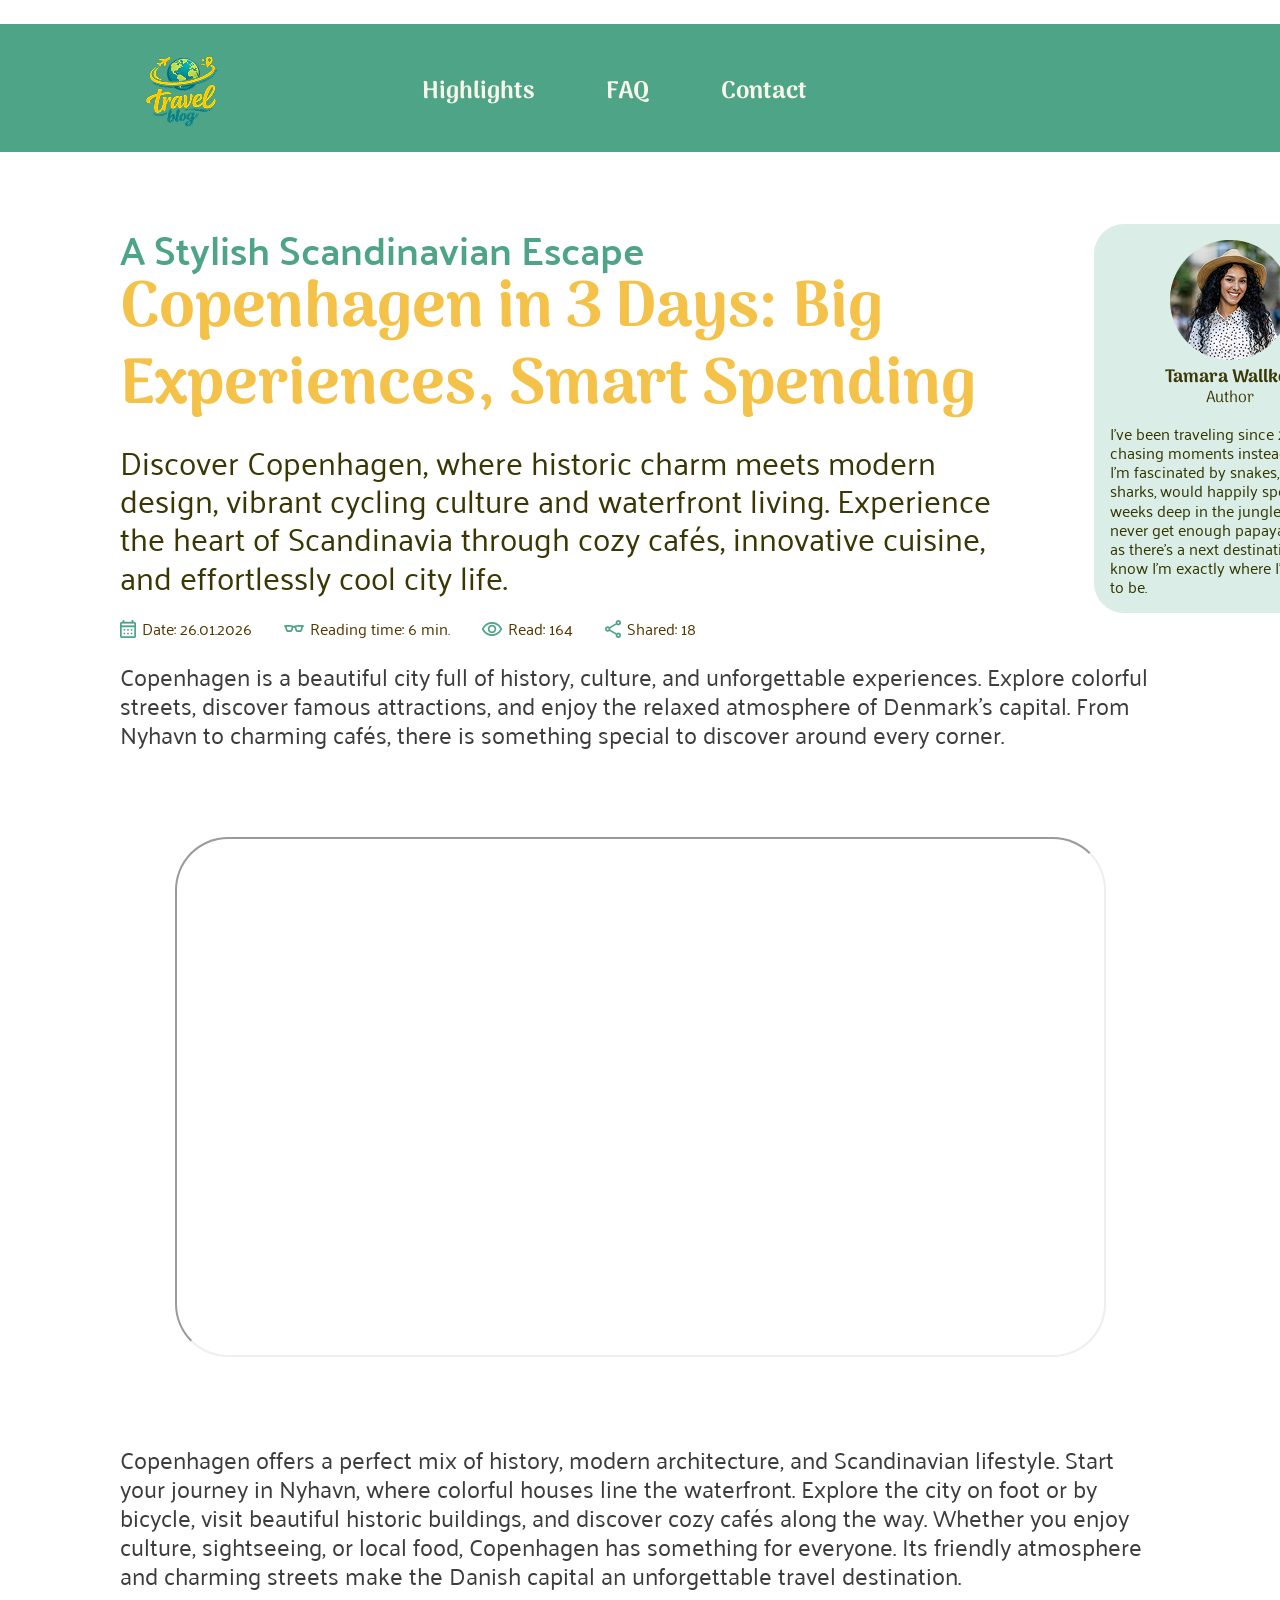
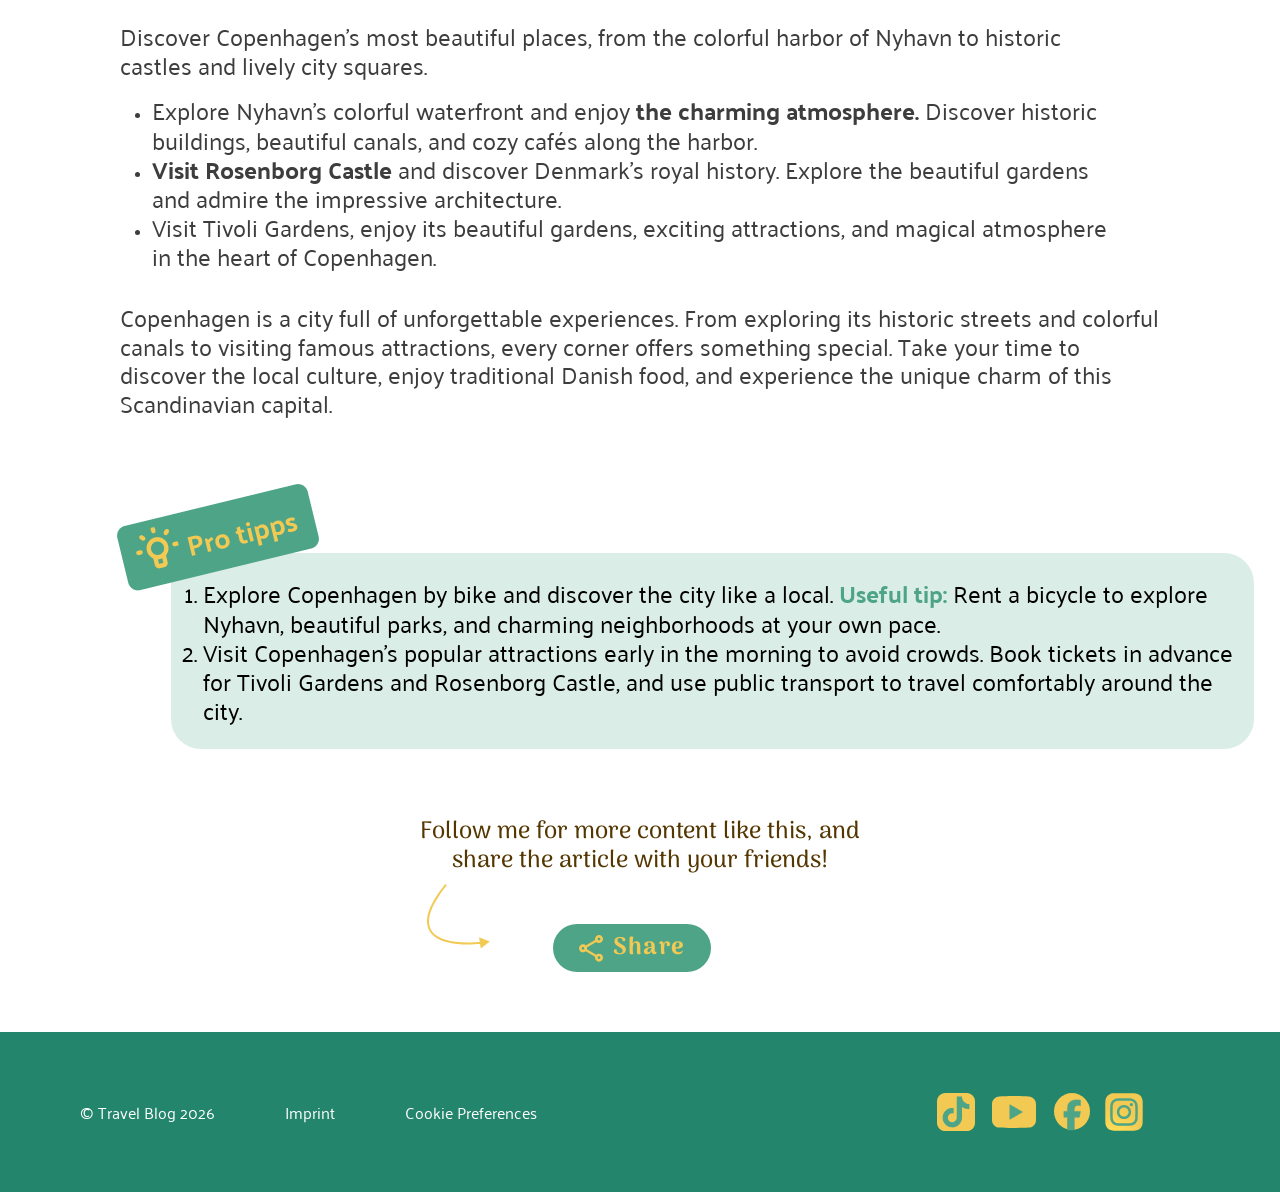
==== commit 9ff5ffd1: "feat: copenhagen.html: added code for embed video play // refactor: code added to copenhagen.html an" ====
--- a/copenhagen.html
+++ b/copenhagen.html
@@ -5,6 +5,7 @@
   <meta name="viewport" content="width=device-width, initial-scale=1.0">
   <title>Copenhagen | Travel Blog</title>
   <link rel="stylesheet" href="style.css">
+  <link rel="icon" type="image/x-icon" href="./img/logo .png">
 </head>
 <body>
 <section class="second-page">
@@ -56,15 +57,15 @@
 Copenhagen is a beautiful city full of history, culture, and unforgettable experiences. Explore colorful streets, discover famous attractions, and enjoy the relaxed atmosphere of Denmark's capital. From Nyhavn to charming cafés, there is something special to discover around every corner.
 </p>
 
-<a
+<iframe
   class="video-preview"
-  href="https://www.youtube.com/watch?v=yHZlNfWuA7g"
+  src="https://www.youtube-nocookie.com/embed/yHZlNfWuA7g"
   target="_blank"
   rel="noopener"
   aria-label="Kopenhagen-Video auf YouTube ansehen"
 >
   <img src="img/Scandinavia.png" alt="Nyhavn in Kopenhagen">
-</a>
+</iframe>
 <section class="article-body-text">
   <p class="article-text-first">
  Copenhagen offers a perfect mix of history, modern architecture, and Scandinavian lifestyle. Start your journey in Nyhavn, where colorful houses line the waterfront. Explore the city on foot or by bicycle, visit beautiful historic buildings, and discover cozy cafés along the way. Whether you enjoy culture, sightseeing, or local food, Copenhagen has something for everyone. Its friendly atmosphere and charming streets make the Danish capital an unforgettable travel destination.
